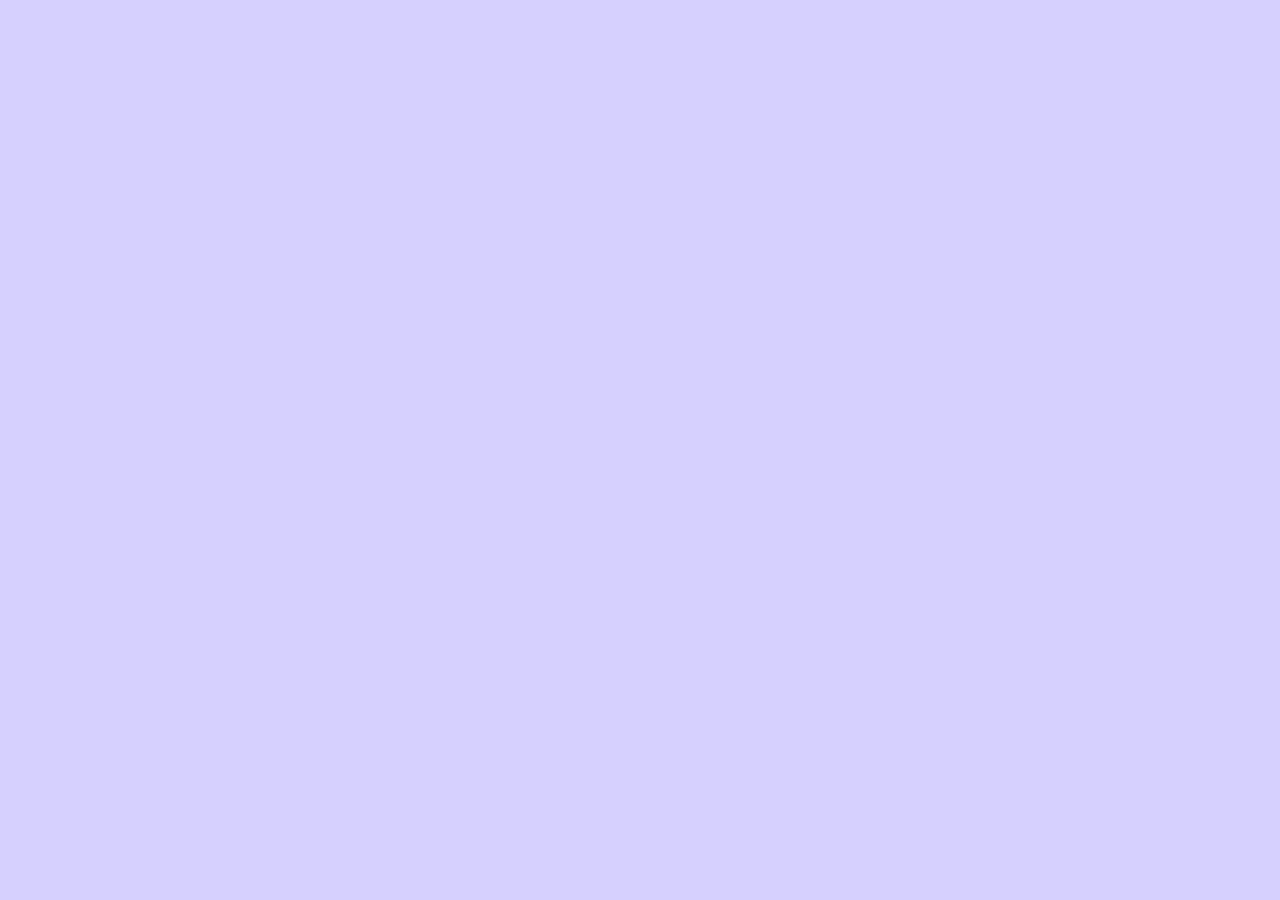
==== dashboard.html @ c5b821f7 "login page" ====
<!DOCTYPE html>
<html lang="en">
<head>
    <meta charset="UTF-8">
    <meta http-equiv="X-UA-Compatible" content="IE=edge">
    <meta name="viewport" content="width=device-width, initial-scale=1.0">

    <title>Dashboard</title>
    
    <link rel="stylesheet" href="style.css">
    <link href="script.js">

</head>
<body>
    
</body>
</html>
---- style.css ----
*{
    padding: 0px;
    margin: 0 auto;
    overflow-x: hidden;
    font-family: 'Gill Sans', 'Gill Sans MT', Calibri, 'Trebuchet MS', sans-serif;
}
body{
    background-color: #d5d0ff;
}
header{
    width: 100vw;
    justify-content: space-between;
    align-items: center;
    position: fixed;
    top: 0;
    left: 0;
    display: flex;
    justify-content: space-between;
}
header img{
    width: 200px;
    height: auto;
}
head nav{
    padding: 10px;
    display: inline;
}
header nav button{
    color: #f9f9f9;
    font-weight: bold;
    font-size: 1rem;
    background-color: #004aad;
    padding: 10px;
    margin: 10px;
    border: none;
    border-radius: 10px;
    cursor: pointer;
}
main{
    display: flex;
    justify-content: center;
    align-content: center;
    width: 100vw;
    height: 95vh;
    flex-direction: column;
}
.header_space{
    width: 100vw;
    height: 50px;
}
.banner_wrapper{
    display: flex;
    justify-content: space-between;
    align-items: center;
    flex-direction: row;
    color: #343434;
}
.banner_wrapper .banner_info{
    text-align: center;
    width: 700px;
}
.banner_wrapper .banner_info h1{
    font-size: 3rem;
}
.banner_wrapper .banner_info p{
    max-width: 600px;
}
.banner_wrapper .banner_info button{
    font-size: 1.3rem;
    color: #f9f9f9;
    background-color: #004aad;
    border: none;
    border-radius: 25px;
    padding: 10px;
    cursor: pointer;
    margin: 15px;
}
.banner_wrapper .banner_info button:hover{
    scale: 1.08;
    transition: 200ms ease-in-out;
}
.banner_wrapper .banner_img{
    margin: 50px;
    box-shadow: 50px 50px #004aad;
    border-radius: 10px;

}
.banner_wrapper .banner_img img{
    width: 600px;
}




.login_page{
    display: flex;
    flex-direction: column;
    justify-content: center;
    align-items: center;
    width: 100vw;
    height: 100vh;
}
.login_page .login_wrapper {
    display: flex;
    flex-direction: column;
    justify-content: center;
    align-items: center;
}
.login_page .login_wrapper img{
    width: 200px;
    height: auto;
}
.login_page .login_wrapper .login_form{
    background-color: #f9f9f9;
    padding: 20px;
    border: none;
    border-radius: 20px;
}
.login_page .login_wrapper .login_form form{
    font-size: 1.5rem;
    width: 300px;
    padding: 10px;
}
.login_page .login_wrapper .login_form form input[type=text]{
    width: 300px;
    font-size: 1.4rem;
    padding: 3px;
}
.login_page .login_wrapper .login_form form input[type=password]{
    width: 300px;
    font-size: 1.4rem;
    padding: 3px;
}
.login_page .login_wrapper .login_form form a{
    font-size: 1rem;
}
.login_page .login_wrapper .login_form form input[type=submit]{
    width: 100%;
    font-size: 1.5rem;
    cursor: pointer;
    background-color: #004aad;
    color: #f9f9f9;
    border: none;
    border-radius: 20px;
    padding: 5px;
}




























@media screen and (max-width:767px) {


    
}

@media screen and (min-width:767px) and (max-width:1023px) {


    
}
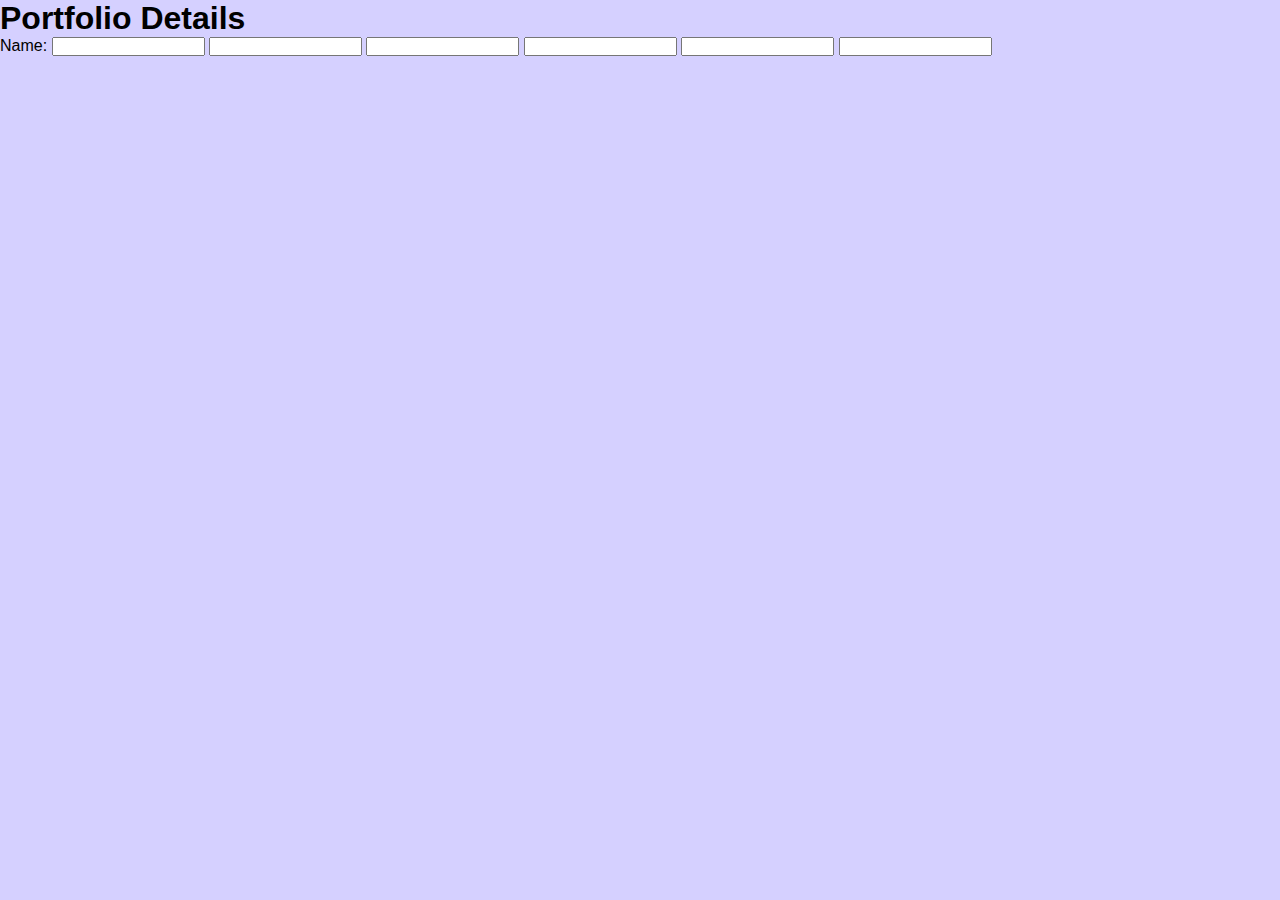
==== commit aa9980d0: "web updatess" ====
--- a/dashboard.html
+++ b/dashboard.html
@@ -12,6 +12,40 @@
 
 </head>
 <body>
+
+        <div class="dashboard_wrapper">
+
+            <div class="sidebar"></div>
+
+            <div class="dashboard_details_wrapper">
+
+                <h1>Portfolio Details</h1>
+
+                <div class="dashboard_details">
+
+                    <label for="">Name:</label>
+                    <input type="text" name="name" id="name">
+
+                    <label for="role"></label>
+                    <input type="text" name="role" id="role">
+
+                    <label for=""></label>
+                    <input type="text" name="" id="">
+
+                    <label for=""></label>
+                    <input type="text" name="" id="">
+
+                    <label for=""></label>
+                    <input type="text" name="" id="">
+
+                    <label for=""></label>
+                    <input type="text" name="" id="">
+
+                </div>
+
+            </div>
+
+        </div> 
     
 </body>
 </html>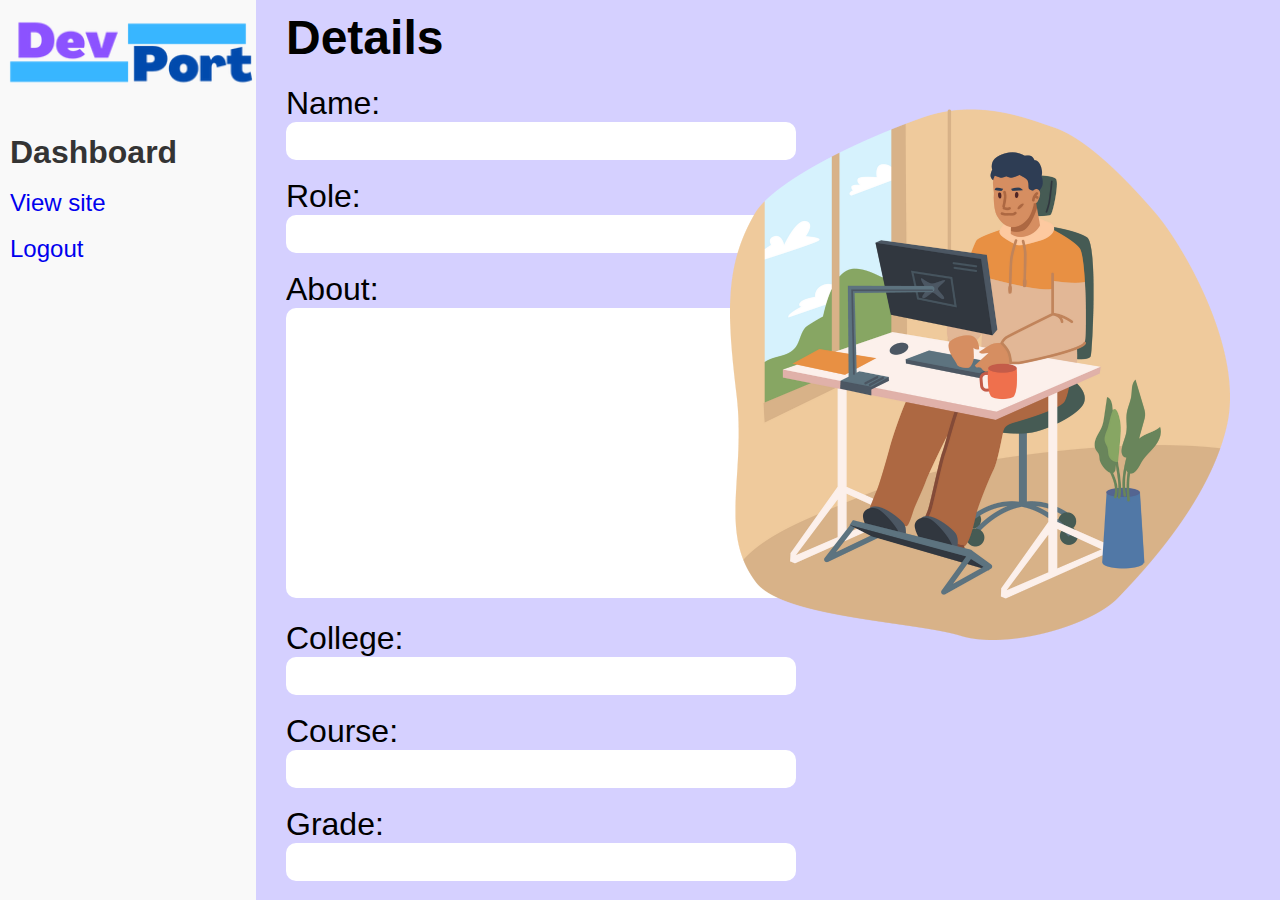
==== commit f78b8d16: "web updatess" ====
--- a/dashboard.html
+++ b/dashboard.html
@@ -15,33 +15,138 @@
 
         <div class="dashboard_wrapper">
 
-            <div class="sidebar"></div>
+            <div class="sidebar">
+
+                <img src="/assets/logo.png" alt="">
+
+                <br>
+                <br>
+
+                <div style="padding: 10px;">
+
+                <h1>Dashboard</h1>
+
+                <br>
+
+                <a href="#">View site</a>
+
+                <br>
+                <br>
+
+                <a href="#">Logout</a>
+
+                </div>
+
+            </div>
 
             <div class="dashboard_details_wrapper">
 
-                <h1>Portfolio Details</h1>
+                <h1>Details</h1>
 
                 <div class="dashboard_details">
 
+                    <form method="post">
+
                     <label for="">Name:</label>
+                    <br>
                     <input type="text" name="name" id="name">
 
-                    <label for="role"></label>
+                    <br>
+                    <br>
+
+                    <label for="role">Role:</label>
+                    <br>
                     <input type="text" name="role" id="role">
 
-                    <label for=""></label>
+                    <br>
+                    <br>
+
+                    <label for="about">About:</label>
+                    
+                    <br>
+
+                    <textarea name="about" id="about" cols="30" rows="10"></textarea>
+
+                    <br>
+                    <br>
+
+                    <label for="college">College:</label>
+                    <br>
+                    <input type="text" name="college" id="college">
+                    
+                    <br>
+                    <br>
+
+                    <label for="course">Course:</label>
+                    <br>
+                    <input type="text" name="course" id="course">
+
+                    <br>
+                    <br>
+
+                    <label for="grade">Grade:</label>
+                    <br>
+                    <input type="text" name="grade" id="grade">
+                    
+                    <br>
+                    <br>
+
+                    <label for="graduationyear">Graduation Year:</label>
+                    <br>
+                    <input type="text" name="graduationyear" id="graduationyear">
+
+                    <br>
+                    <br>
+
+                    <label for="skills">Skills:</label>
+                    <br>
+                    <input type="text" name="skills" id="skills">
+                    
+                    <br>
+                    <br>
+
+                    <label for="certificatelinks">Certificate Links:</label>
+                    <br>
+                    <input type="text" name="certificatelinks" id="certificatelinks">
+
+                    <br>
+                    <br>
+
+                    <label for="contactemail">Contact Email:</label>
+                    <br>
+                    <input type="email" name="contactemail" id="contactemail">
+
+                    <br>
+                    <br>
+
+                    <label for="">Instagram:</label>
+                    <br>
                     <input type="text" name="" id="">
 
-                    <label for=""></label>
+                    <br>
+                    <br>
+
+                    <label for="">LinkedIn:</label>
+                    <br>
                     <input type="text" name="" id="">
 
-                    <label for=""></label>
+                    <br>
+                    <br>
+
+                    <label for="">Github:</label>
+                    <br>
                     <input type="text" name="" id="">
 
-                    <label for=""></label>
-                    <input type="text" name="" id="">
+                    <br>
+                    <br>
+
+                    <input type="submit">
+
+                    </form>
 
                 </div>
+
+                <img src="/assets/dashboard.png" alt="">
 
             </div>
 
--- a/style.css
+++ b/style.css
@@ -121,7 +121,7 @@
     width: 300px;
     padding: 10px;
 }
-.login_page .login_wrapper .login_form form input[type=text]{
+.login_page .login_wrapper .login_form form input[type=email]{
     width: 300px;
     font-size: 1.4rem;
     padding: 3px;
@@ -144,18 +144,102 @@
     border-radius: 20px;
     padding: 5px;
 }
-
-
-
-
-
-
-
-
-
-
-
-
+.login_page .login_wrapper .login_form form input[type=button]{
+    width: 100%;
+    font-size: 1.5rem;
+    cursor: pointer;
+    background-color: #004aad;
+    color: #f9f9f9;
+    border: none;
+    border-radius: 20px;
+    padding: 5px;
+}
+.login_page .login_wrapper .login_form p{
+    width: 100%;
+    text-align: center;
+}
+
+
+
+
+
+
+.dashboard_wrapper{
+    display: flex;
+    flex-direction: row;
+    width: 100vw;
+    height: 100vh;
+}
+.sidebar{
+    width: 20vw;
+    height: 100vh;
+    background-color: #f9f9f9;
+    color: #343434;
+
+}
+.sidebar img{
+    width: 20vw;
+}
+.sidebar a{
+    font-size: 1.5rem;
+    text-decoration: none;
+}
+.dashboard_details_wrapper{
+    width: 80vw;
+    height: 100vh;
+}
+.dashboard_details_wrapper h1{
+    padding: 10px;
+    padding-left: 30px;
+    font-size: 3rem;
+}
+.dashboard_details{
+    padding: 10px;
+    padding-left: 30px;
+}
+.dashboard_details form{
+    padding-bottom: 40px;
+}
+.dashboard_details label{
+    font-size: 2rem;
+}
+
+.dashboard_details input[type=text]{
+    font-size: 1.5rem;
+    padding: 5px;
+    width: 500px;
+    border-radius: 10px;
+    border: none;
+}
+.dashboard_details input[type=email]{
+    font-size: 1.5rem;
+    padding: 5px;
+    width: 500px;
+    border-radius: 10px;
+    border: none;
+}
+.dashboard_details input[type=submit]{
+    font-size: 1.5rem;
+    padding: 5px;
+    width: 500px;
+    border-radius: 10px;
+    border: none;
+    background-color: #004aad;
+    color: #f9f9f9;
+}
+.dashboard_details textarea{
+    font-size: 1.5rem;
+    padding: 5px;
+    width: 500px;
+    border-radius: 10px;
+    border: none;
+}
+.dashboard_details_wrapper img{
+    width: 500px;
+    position: fixed;
+    top: 100px;
+    right: 50px;
+}
 
 
 
